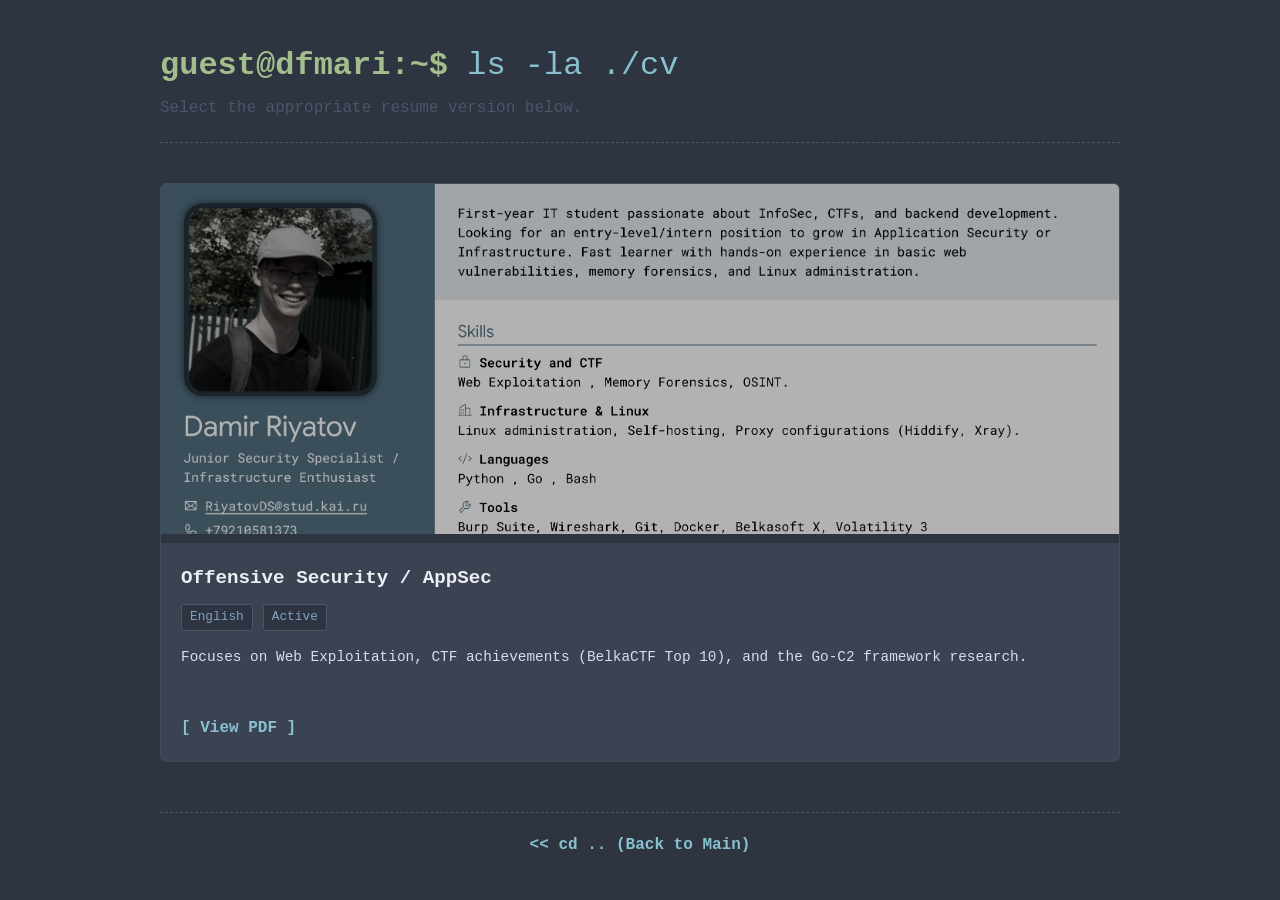
==== cv/index.html @ a99412ea "added cvs and certs" ====
<!DOCTYPE html>
<html lang="en">

<head>
  <meta charset="UTF-8">
  <meta name="viewport" content="width=device-width, initial-scale=1.0">
  <title>dfmari | Resume Hub</title>
  <link rel="stylesheet" href="style.css">
</head>

<body>
  <div class="container">
    <header>
      <h1><span class="prompt">guest@dfmari:~$</span> ls -la ./cv</h1>
      <p class="subtitle">Select the appropriate resume version below.</p>
    </header>

    <main class="resume-grid">

      <!-- Resume Card 1: Cybersecurity (EN) -->
      <div class="resume-card">
        <a href="Damir_Riyatov_CyberSec_EN.pdf" target="_blank" class="preview-link">
          <img src="preview_cybersec_en.png" alt="Cybersecurity Resume Preview" class="pdf-preview">
        </a>
        <div class="card-info">
          <h2>Offensive Security / AppSec</h2>
          <div class="tags">
            <span class="tag">English</span>
            <span class="tag">Active</span>
          </div>
          <p class="desc">Focuses on Web Exploitation, CTF achievements (BelkaCTF Top 10), and the Go-C2 framework
            research.</p>
          <div class="links">
            <a href="Damir_Riyatov_CyberSec_EN.pdf" target="_blank">[ View PDF ]</a>
          </div>
        </div>
      </div>

      <!-- 
            // ============================================================
            // DISABLED FOR NOW - WORK IN PROGRESS 
            // ============================================================

            <div class="resume-card">
                <a href="Damir_Riyatov_Infra_EN.pdf" target="_blank" class="preview-link">
                    <img src="preview_infra.png" alt="Infrastructure Resume Preview" class="pdf-preview">
                </a>
                <div class="card-info">
                    <h2>Infrastructure & Linux Admin</h2>
                    <div class="tags">
                        <span class="tag">English</span>
                        <span class="tag">DevOps</span>
                    </div>
                    <p class="desc">Highlights Debian self-hosting, remote NAS, proxy configs, and Bash/Python automation.</p>
                    <div class="links">
                        <a href="Damir_Riyatov_Infra_EN.pdf" target="_blank">[ View PDF ]</a>
                    </div>
                </div>
            </div>

            <div class="resume-card">
                <a href="Damir_Riyatov_General_RU.pdf" target="_blank" class="preview-link">
                    <img src="preview_general_ru.png" alt="General Resume Preview" class="pdf-preview">
                </a>
                <div class="card-info">
                    <h2>General Backend / Intern</h2>
                    <div class="tags">
                        <span class="tag">Russian</span>
                        <span class="tag">Yandex</span>
                    </div>
                    <p class="desc">Standardized Russian CV for local BigTech internships (Yandex, Tinkoff). Python, Go, and algorithms.</p>
                    <div class="links">
                        <a href="Damir_Riyatov_General_RU.pdf" target="_blank">[ View PDF ]</a>
                    </div>
                </div>
            </div>
            -->

    </main>

    <footer>
      <a href="../index.html" class="back-link">
        << cd .. (Back to Main)</a>
    </footer>
  </div>
</body>

</html>
---- cv/style.css ----
/* --- Nord Palette --- */
:root {
  --nord-0: #2E3440;
  --nord-1: #3B4252;
  --nord-2: #434C5E;
  --nord-3: #4C566A;
  --nord-4: #D8DEE9;
  --nord-6: #ECEFF4;
  --nord-8: #88C0D0;
  /* Cyan */
  --nord-9: #81A1C1;
  --nord-14: #A3BE8C;
  /* Green */
}

/* --- Global --- */
* {
  box-sizing: border-box;
  margin: 0;
  padding: 0;
}

body {
  background-color: var(--nord-0);
  color: var(--nord-4);
  font-family: 'Courier New', Courier, monospace;
  line-height: 1.6;
}

.container {
  max-width: 1000px;
  margin: 40px auto;
  padding: 0 20px;
}

/* --- Header --- */
header {
  border-bottom: 1px dashed var(--nord-3);
  padding-bottom: 20px;
  margin-bottom: 40px;
}

h1 {
  font-size: 2rem;
  font-weight: normal;
  color: var(--nord-8);
}

.prompt {
  color: var(--nord-14);
  font-weight: bold;
}

.subtitle {
  color: var(--nord-3);
  margin-top: 5px;
}

/* --- Grid Layout --- */
.resume-grid {
  display: grid;
  grid-template-columns: repeat(auto-fit, minmax(300px, 1fr));
  gap: 30px;
}

/* --- Resume Cards --- */
.resume-card {
  background-color: var(--nord-1);
  border: 1px solid var(--nord-2);
  border-radius: 6px;
  overflow: hidden;
  transition: border-color 0.3s;
}

.resume-card:hover {
  border-color: var(--nord-8);
}

/* --- THE FILTER & POP EFFECT FOR PDF PREVIEWS --- */
.preview-link {
  display: block;
  overflow: hidden;
  /* Keeps the scaled image inside the box */
  background-color: var(--nord-0);
}

.pdf-preview {
  width: 100%;
  height: 350px;
  /* Adjust based on your screenshot ratio */
  object-fit: cover;
  object-position: top;
  /* Shows the top of the resume */

  /* The Magic Filter */
  filter: grayscale(80%) contrast(1.1) brightness(0.7);
  transition: filter 0.4s ease, transform 0.4s ease;
}

.resume-card:hover .pdf-preview {
  /* Pop out on card hover */
  filter: grayscale(0%) contrast(1) brightness(1);
  transform: scale(1.05);
}

/* --- Card Info --- */
.card-info {
  padding: 20px;
}

.card-info h2 {
  font-size: 1.2rem;
  color: var(--nord-6);
  margin-bottom: 10px;
}

.tags {
  display: flex;
  gap: 10px;
  margin-bottom: 15px;
}

.tag {
  background-color: var(--nord-0);
  border: 1px solid var(--nord-3);
  padding: 2px 8px;
  font-size: 0.8rem;
  border-radius: 3px;
  color: var(--nord-9);
}

.desc {
  font-size: 0.9rem;
  color: var(--nord-4);
  margin-bottom: 20px;
  min-height: 50px;
}

/* --- Links --- */
.links a,
.back-link {
  color: var(--nord-8);
  text-decoration: none;
  font-weight: bold;
  transition: color 0.2s;
}

.links a:hover,
.back-link:hover {
  color: var(--nord-6);
  text-shadow: 0 0 5px rgba(136, 192, 208, 0.5);
}

footer {
  margin-top: 50px;
  border-top: 1px dashed var(--nord-3);
  padding-top: 20px;
  text-align: center;
}
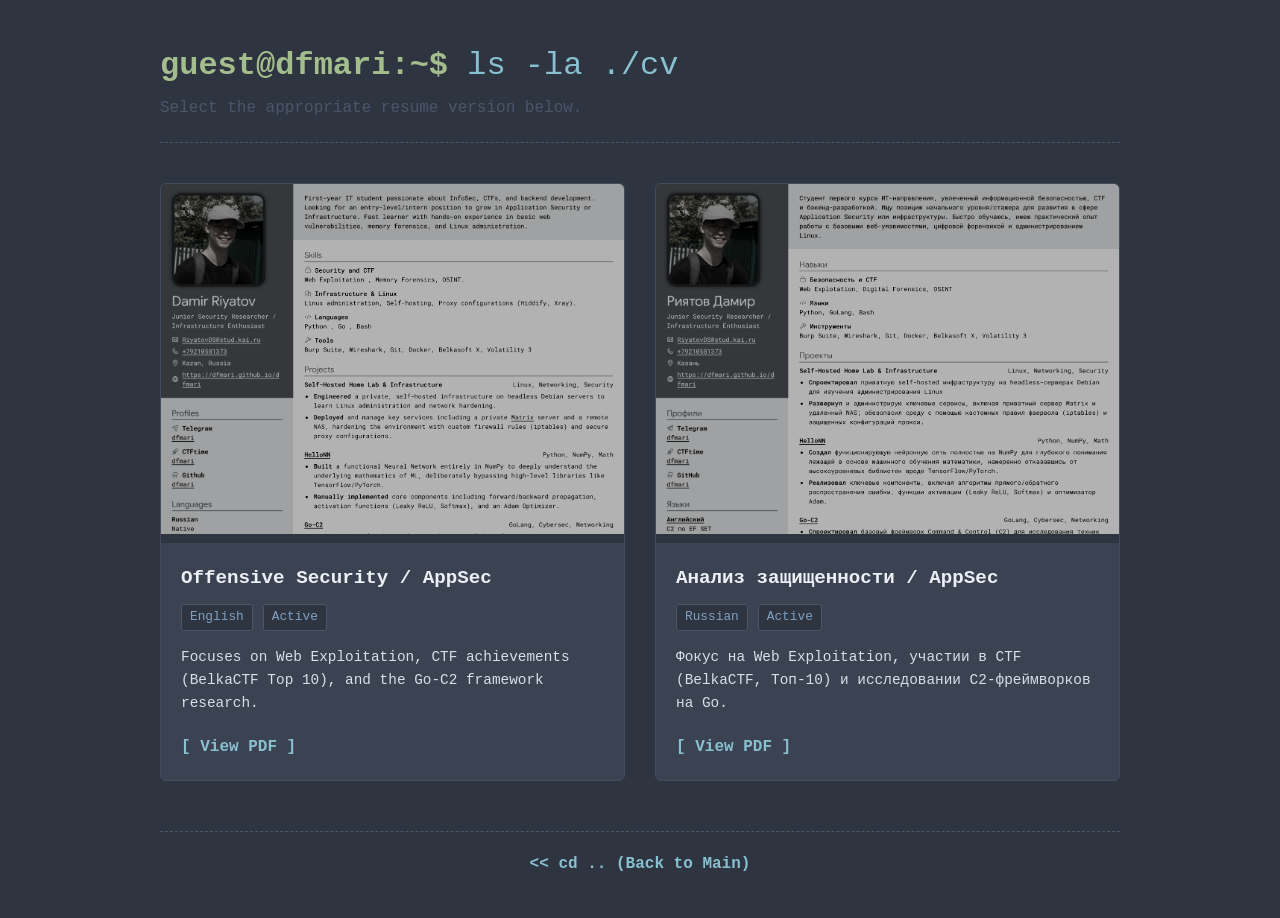
==== commit 20fef4cb: "cybersec_ru resume" ====
--- a/cv/index.html
+++ b/cv/index.html
@@ -35,6 +35,26 @@
           </div>
         </div>
       </div>
+
+      <!-- Resume Card 2: Cybersecurity (RU) -->
+      <div class="resume-card">
+        <a href="Damir_Riyatov_CyberSec_RU.pdf" target="_blank" class="preview-link">
+          <img src="preview_cybersec_ru.png" alt="Cybersecurity Resume Preview" class="pdf-preview">
+        </a>
+        <div class="card-info">
+          <h2>Анализ защищенности / AppSec</h2>
+          <div class="tags">
+            <span class="tag">Russian</span>
+            <span class="tag">Active</span>
+          </div>
+          <p class="desc">Фокус на Web Exploitation, участии в CTF (BelkaCTF, Топ-10) и исследовании C2-фреймворков на
+            Go.</p>
+          <div class="links">
+            <a href="Damir_Riyatov_CyberSec_RU.pdf" target="_blank">[ View PDF ]</a>
+          </div>
+        </div>
+      </div>
+
 
       <!-- 
             // ============================================================
--- a/cv/style.css
+++ b/cv/style.css
@@ -1,3 +1,12 @@
+/* --- Custom Fonts --- */
+@font-face {
+  font-family: 'BigBlueTerm';
+  src: url('fonts/BigBlueTerm.ttf') format('truetype');
+  font-weight: normal;
+  font-style: normal;
+  font-display: swap;
+}
+
 /* --- Nord Palette --- */
 :root {
   --nord-0: #2E3440;
@@ -7,10 +16,8 @@
   --nord-4: #D8DEE9;
   --nord-6: #ECEFF4;
   --nord-8: #88C0D0;
-  /* Cyan */
   --nord-9: #81A1C1;
   --nord-14: #A3BE8C;
-  /* Green */
 }
 
 /* --- Global --- */
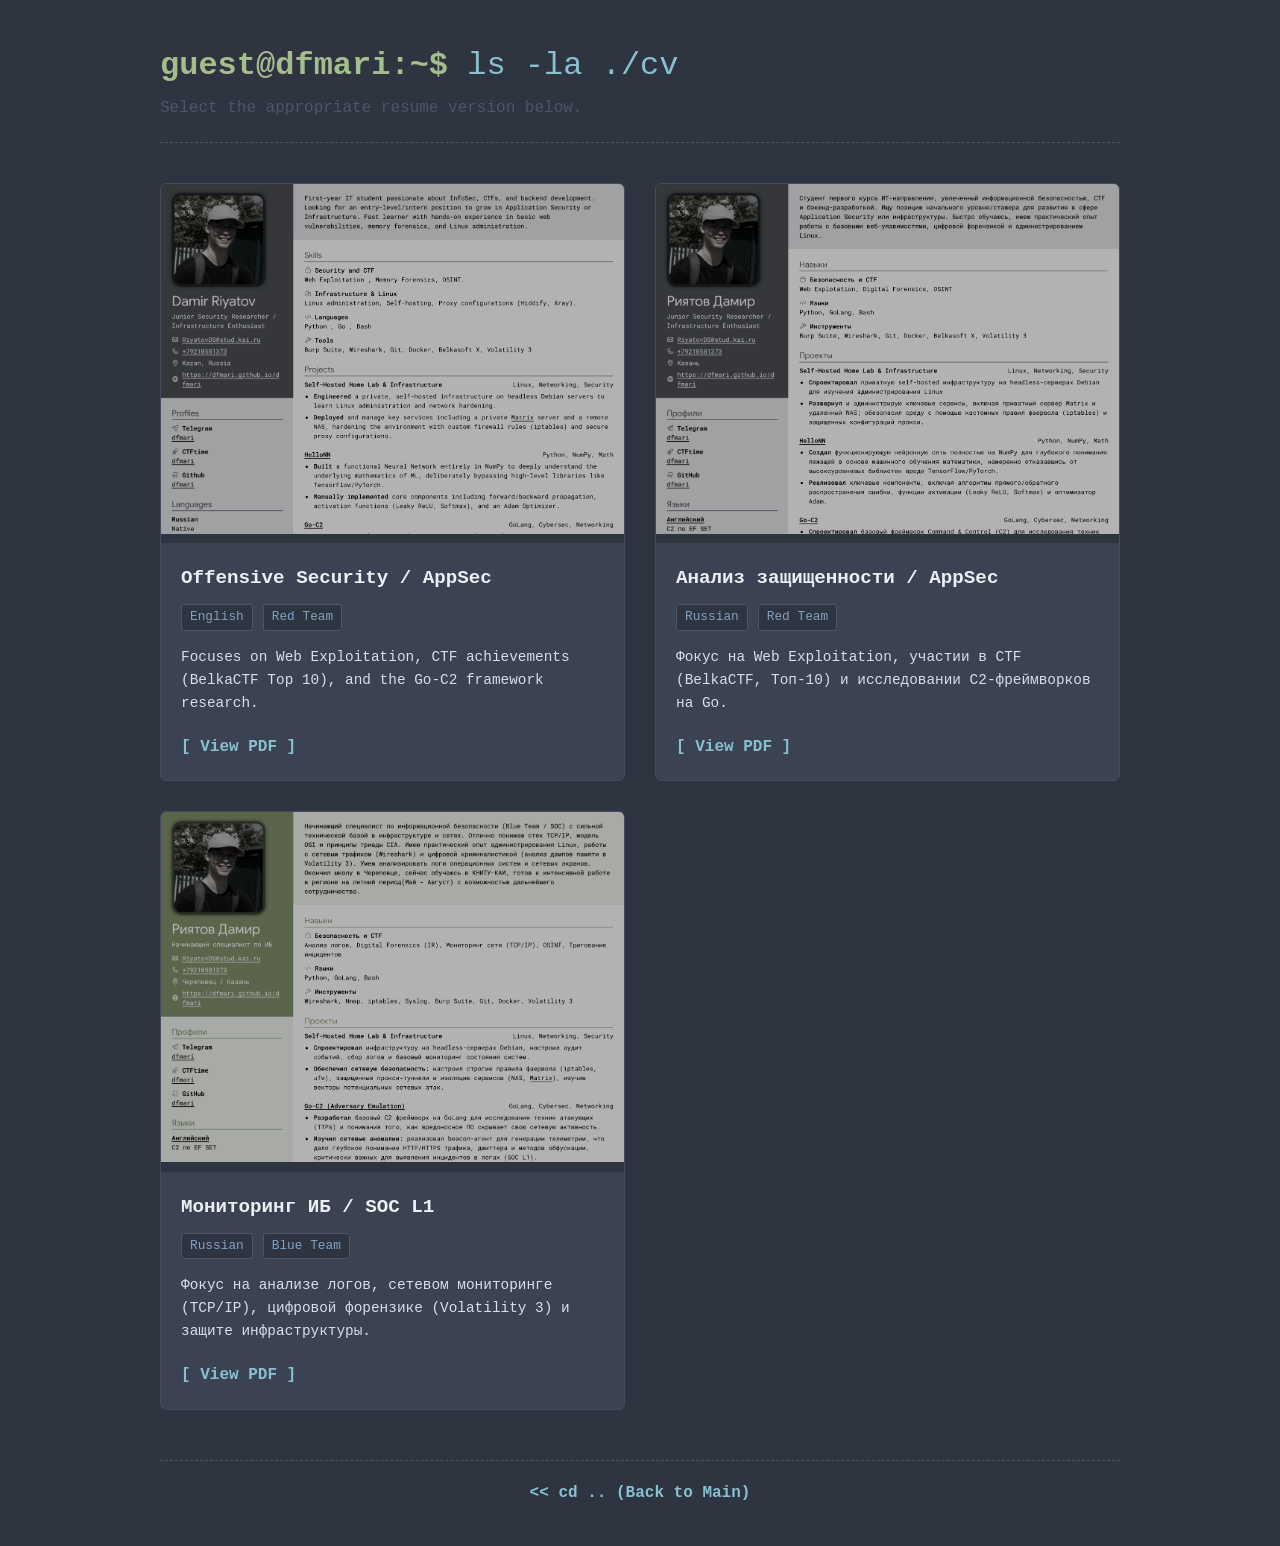
==== commit c7840f37: "Naming comvention update" ====
--- a/cv/index.html
+++ b/cv/index.html
@@ -17,44 +17,62 @@
 
     <main class="resume-grid">
 
-      <!-- Resume Card 1: Cybersecurity (EN) -->
+      <!-- Resume Card 1: Red Team (EN) -->
       <div class="resume-card">
-        <a href="Damir_Riyatov_CyberSec_EN.pdf" target="_blank" class="preview-link">
-          <img src="preview_cybersec_en.png" alt="Cybersecurity Resume Preview" class="pdf-preview">
+        <a href="Damir_Riyatov_RedTeam_EN.pdf" target="_blank" class="preview-link">
+          <img src="preview_redteam_en.png" alt="Offensive Security Resume Preview" class="pdf-preview">
         </a>
         <div class="card-info">
           <h2>Offensive Security / AppSec</h2>
           <div class="tags">
             <span class="tag">English</span>
-            <span class="tag">Active</span>
+            <span class="tag">Red Team</span>
           </div>
           <p class="desc">Focuses on Web Exploitation, CTF achievements (BelkaCTF Top 10), and the Go-C2 framework
             research.</p>
           <div class="links">
-            <a href="Damir_Riyatov_CyberSec_EN.pdf" target="_blank">[ View PDF ]</a>
+            <a href="Damir_Riyatov_RedTeam_EN.pdf" target="_blank">[ View PDF ]</a>
           </div>
         </div>
       </div>
 
-      <!-- Resume Card 2: Cybersecurity (RU) -->
+      <!-- Resume Card 2: Red Team (RU) -->
       <div class="resume-card">
-        <a href="Damir_Riyatov_CyberSec_RU.pdf" target="_blank" class="preview-link">
-          <img src="preview_cybersec_ru.png" alt="Cybersecurity Resume Preview" class="pdf-preview">
+        <a href="Damir_Riyatov_RedTeam_RU.pdf" target="_blank" class="preview-link">
+          <img src="preview_redteam_ru.png" alt="AppSec Resume Preview" class="pdf-preview">
         </a>
         <div class="card-info">
           <h2>Анализ защищенности / AppSec</h2>
           <div class="tags">
             <span class="tag">Russian</span>
-            <span class="tag">Active</span>
+            <span class="tag">Red Team</span>
           </div>
           <p class="desc">Фокус на Web Exploitation, участии в CTF (BelkaCTF, Топ-10) и исследовании C2-фреймворков на
             Go.</p>
           <div class="links">
-            <a href="Damir_Riyatov_CyberSec_RU.pdf" target="_blank">[ View PDF ]</a>
+            <a href="Damir_Riyatov_RedTeam_RU.pdf" target="_blank">[ View PDF ]</a>
           </div>
         </div>
       </div>
 
+      <!-- Resume Card 3: SOC (RU) -->
+      <div class="resume-card">
+        <a href="Damir_Riyatov_SOC_RU.pdf" target="_blank" class="preview-link">
+          <img src="preview_soc_ru.png" alt="SOC Resume Preview" class="pdf-preview">
+        </a>
+        <div class="card-info">
+          <h2>Мониторинг ИБ / SOC L1</h2>
+          <div class="tags">
+            <span class="tag">Russian</span>
+            <span class="tag">Blue Team</span>
+          </div>
+          <p class="desc">Фокус на анализе логов, сетевом мониторинге (TCP/IP), цифровой форензике (Volatility 3) и
+            защите инфраструктуры.</p>
+          <div class="links">
+            <a href="Damir_Riyatov_SOC_RU.pdf" target="_blank">[ View PDF ]</a>
+          </div>
+        </div>
+      </div>
 
       <!-- 
             // ============================================================
--- a/cv/style.css
+++ b/cv/style.css
@@ -66,8 +66,16 @@
 /* --- Grid Layout --- */
 .resume-grid {
   display: grid;
-  grid-template-columns: repeat(auto-fit, minmax(300px, 1fr));
+  /* Жестко задаем 2 одинаковые колонки */
+  grid-template-columns: repeat(2, 1fr);
   gap: 30px;
+}
+
+/* --- Mobile Responsiveness --- */
+@media (max-width: 768px) {
+  .resume-grid {
+    grid-template-columns: 1fr;
+  }
 }
 
 /* --- Resume Cards --- */
